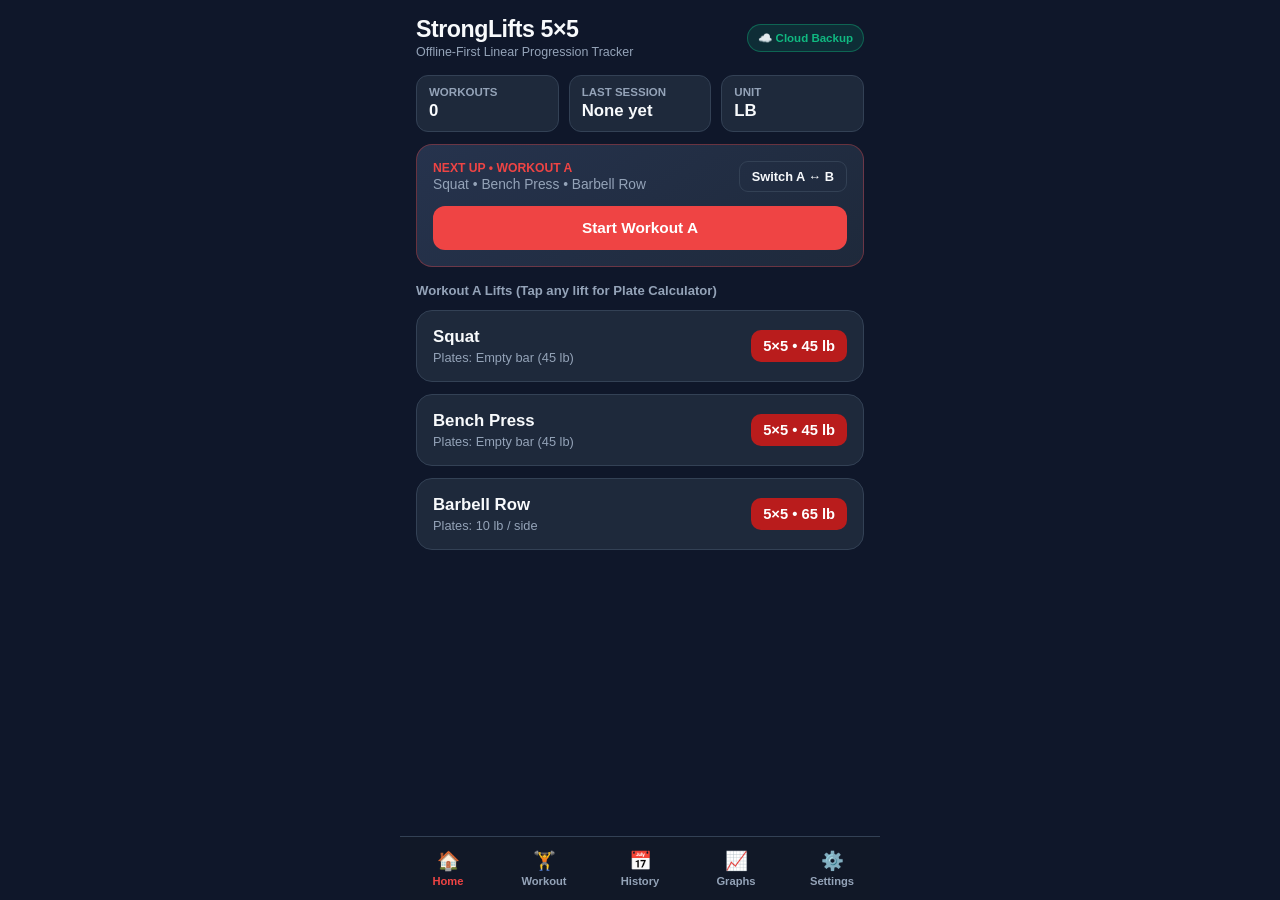
==== pwa/index.html @ 280fc505 "Initial commit: StrongLifts 5x5 Native Android app + PWA + GitHub Actions APK builder" ====
<!DOCTYPE html>
<html lang="en">
<head>
  <meta charset="UTF-8" />
  <meta name="viewport" content="width=device-width, initial-scale=1.0, maximum-scale=1.0, user-scalable=no" />
  <meta name="theme-color" content="#0F172A" />
  <meta name="apple-mobile-web-app-capable" content="yes" />
  <meta name="apple-mobile-web-app-status-bar-style" content="black-translucent" />
  <title>StrongLifts 5×5</title>
  <link rel="manifest" href="./manifest.json" />
  <link rel="icon" type="image/svg+xml" href="./icon.svg" />
  <link rel="stylesheet" href="./styles.css" />
</head>
<body>
  <div id="toast-container"></div>

  <div class="app-shell">
    <header class="top-bar">
      <div>
        <h1>StrongLifts 5×5</h1>
        <p>Offline-First Linear Progression Tracker</p>
      </div>
      <button id="sync-status-btn" class="sync-pill" title="Cloud Sync & Backup Settings">
        ☁️ Cloud Backup
      </button>
    </header>

    <main id="app-content" class="content"></main>

    <div id="rest-timer-container"></div>
    <div id="modal-container"></div>

    <nav class="bottom-nav">
      <button class="nav-item active" data-tab="home">
        <span class="nav-icon">🏠</span>
        <span>Home</span>
      </button>
      <button class="nav-item" data-tab="workout">
        <span class="nav-icon">🏋️</span>
        <span>Workout</span>
      </button>
      <button class="nav-item" data-tab="history">
        <span class="nav-icon">📅</span>
        <span>History</span>
      </button>
      <button class="nav-item" data-tab="graphs">
        <span class="nav-icon">📈</span>
        <span>Graphs</span>
      </button>
      <button class="nav-item" data-tab="settings">
        <span class="nav-icon">⚙️</span>
        <span>Settings</span>
      </button>
    </nav>
  </div>

  <!-- Hidden file input for restoring/merging Google Drive JSON backups -->
  <input type="file" id="restore-file-input" accept=".json,application/json" style="display:none" />

  <script src="./app.js"></script>
</body>
</html>
---- pwa/styles.css ----
:root {
  --bg: #0f172a;
  --surface: #1e293b;
  --card: #26334d;
  --border: #334155;
  --text: #f8fafc;
  --muted: #94a3b8;
  --primary: #ef4444;
  --primary-dark: #b91c1c;
  --blue: #3b82f6;
  --emerald: #10b981;
  --amber: #f59e0b;
}

* {
  box-sizing: border-box;
  -webkit-tap-highlight-color: transparent;
}

body {
  margin: 0;
  padding: 0;
  background-color: var(--bg);
  color: var(--text);
  font-family: -apple-system, BlinkMacSystemFont, "Segoe UI", Roboto, Helvetica, Arial, sans-serif;
  user-select: none;
  overscroll-behavior-y: none;
}

.app-shell {
  max-width: 480px;
  margin: 0 auto;
  min-height: 100dvh;
  display: flex;
  flex-direction: column;
  padding-bottom: 84px;
}

header.top-bar {
  display: flex;
  align-items: center;
  justify-content: space-between;
  padding: 16px 16px 8px;
}

header.top-bar h1 {
  margin: 0;
  font-size: 1.45rem;
  font-weight: 800;
  letter-spacing: -0.02em;
}

header.top-bar p {
  margin: 2px 0 0;
  font-size: 0.78rem;
  color: var(--muted);
}

.sync-pill {
  background: rgba(16, 185, 129, 0.14);
  border: 1px solid rgba(16, 185, 129, 0.4);
  color: var(--emerald);
  font-size: 0.72rem;
  font-weight: 700;
  padding: 6px 10px;
  border-radius: 999px;
  cursor: pointer;
}

main.content {
  flex: 1;
  padding: 8px 16px 24px;
  display: flex;
  flex-direction: column;
  gap: 12px;
}

.card {
  background: var(--surface);
  border: 1px solid var(--border);
  border-radius: 16px;
  padding: 16px;
}

.card-highlight {
  background: linear-gradient(145deg, #26334d, #1e293b);
  border: 1px solid rgba(239, 68, 68, 0.35);
}

.row-between {
  display: flex;
  align-items: center;
  justify-content: space-between;
  gap: 10px;
}

.stats-grid {
  display: grid;
  grid-template-columns: repeat(3, 1fr);
  gap: 10px;
}

.stat-box {
  background: var(--surface);
  border: 1px solid var(--border);
  border-radius: 12px;
  padding: 10px 12px;
}

.stat-box .label {
  font-size: 0.72rem;
  color: var(--muted);
  text-transform: uppercase;
  font-weight: 600;
}

.stat-box .value {
  font-size: 1.05rem;
  font-weight: 800;
  margin-top: 3px;
}

.btn {
  border: none;
  border-radius: 12px;
  padding: 13px 16px;
  font-size: 0.96rem;
  font-weight: 700;
  cursor: pointer;
  display: inline-flex;
  align-items: center;
  justify-content: center;
  gap: 8px;
  transition: transform 0.08s ease, opacity 0.15s ease;
}

.btn:active {
  transform: scale(0.98);
}

.btn-primary {
  background: var(--primary);
  color: #fff;
  width: 100%;
}

.btn-outline {
  background: transparent;
  color: var(--text);
  border: 1px solid var(--border);
}

.btn-sm {
  padding: 7px 12px;
  font-size: 0.8rem;
  border-radius: 9px;
}

.btn-danger {
  background: rgba(239, 68, 68, 0.14);
  color: var(--primary);
  border: 1px solid rgba(239, 68, 68, 0.35);
}

.weight-badge {
  background: var(--primary-dark);
  color: #fff;
  padding: 8px 12px;
  border-radius: 10px;
  font-weight: 800;
  font-size: 0.92rem;
  white-space: nowrap;
}

.strike-badge {
  display: inline-block;
  margin-top: 6px;
  font-size: 0.74rem;
  color: var(--amber);
  font-weight: 600;
}

/* 5x5 Set Bubbles */
.bubbles-row {
  display: flex;
  justify-content: space-between;
  align-items: center;
  margin-top: 14px;
  gap: 6px;
}

.bubble-col {
  display: flex;
  flex-direction: column;
  align-items: center;
  gap: 5px;
}

.set-bubble {
  width: 56px;
  height: 56px;
  border-radius: 50%;
  border: 2.5px solid var(--muted);
  background: transparent;
  color: var(--muted);
  font-size: 1.25rem;
  font-weight: 800;
  display: flex;
  align-items: center;
  justify-content: center;
  cursor: pointer;
  transition: all 0.12s ease;
}

.set-bubble.success {
  background: var(--primary);
  border-color: var(--primary);
  color: #fff;
  box-shadow: 0 4px 14px rgba(239, 68, 68, 0.35);
}

.set-bubble.failed {
  background: var(--amber);
  border-color: var(--amber);
  color: #fff;
}

.bubble-caption {
  font-size: 0.7rem;
  color: var(--muted);
}

.chips-row {
  display: flex;
  gap: 8px;
  overflow-x: auto;
  padding-bottom: 4px;
}

.chip {
  background: var(--card);
  color: var(--muted);
  border: 1px solid var(--border);
  padding: 7px 13px;
  border-radius: 999px;
  font-size: 0.8rem;
  font-weight: 600;
  white-space: nowrap;
  cursor: pointer;
}

.chip.active {
  background: rgba(239, 68, 68, 0.18);
  color: #fff;
  border-color: var(--primary);
}

/* Rest Timer Dock */
.rest-timer-dock {
  position: fixed;
  bottom: 70px;
  left: 50%;
  transform: translateX(-50%);
  width: calc(100% - 24px);
  max-width: 456px;
  background: #111827;
  border: 1.5px solid var(--primary);
  border-radius: 16px;
  padding: 12px 14px;
  box-shadow: 0 12px 28px rgba(0, 0, 0, 0.65);
  z-index: 50;
}

.timer-countdown {
  font-size: 1.65rem;
  font-weight: 900;
  font-variant-numeric: tabular-nums;
}

.progress-track {
  width: 100%;
  height: 6px;
  background: var(--border);
  border-radius: 999px;
  overflow: hidden;
  margin: 8px 0;
}

.progress-fill {
  height: 100%;
  background: var(--primary);
  transition: width 0.3s linear;
}

/* Barbell Sleeve Visualizer */
.barbell-Stage {
  background: #0b1120;
  border: 1px solid var(--border);
  border-radius: 12px;
  height: 140px;
  position: relative;
  display: flex;
  align-items: center;
  padding: 0 16px;
  margin: 14px 0;
  overflow-x: auto;
}

.bar-shaft {
  position: absolute;
  left: 0;
  right: 0;
  height: 14px;
  background: #64748b;
  z-index: 1;
}

.bar-collar {
  width: 16px;
  height: 40px;
  background: #475569;
  border-radius: 3px;
  z-index: 2;
  margin-right: 4px;
  flex-shrink: 0;
}

.plate-visual {
  width: 28px;
  border-radius: 4px;
  margin-right: 4px;
  z-index: 2;
  display: flex;
  align-items: center;
  justify-content: center;
  font-size: 0.68rem;
  font-weight: 800;
  border: 1px solid rgba(0,0,0,0.4);
  flex-shrink: 0;
}

/* Calendar Grid */
.calendar-grid {
  display: grid;
  grid-template-columns: repeat(7, 1fr);
  gap: 6px;
  text-align: center;
  margin-top: 8px;
}

.cal-header {
  font-size: 0.72rem;
  color: var(--muted);
  font-weight: 700;
  padding-bottom: 4px;
}

.cal-day {
  height: 34px;
  display: flex;
  align-items: center;
  justify-content: center;
  border-radius: 50%;
  font-size: 0.82rem;
}

.cal-day.workout-a {
  background: var(--primary);
  color: #fff;
  font-weight: 800;
}

.cal-day.workout-b {
  background: var(--blue);
  color: #fff;
  font-weight: 800;
}

/* Inputs */
.input-field {
  width: 100%;
  background: #0f172a;
  border: 1px solid var(--border);
  color: var(--text);
  padding: 11px 12px;
  border-radius: 10px;
  font-size: 0.92rem;
}

/* Modal */
.modal-backdrop {
  position: fixed;
  inset: 0;
  background: rgba(0, 0, 0, 0.75);
  display: flex;
  align-items: center;
  justify-content: center;
  padding: 16px;
  z-index: 100;
}

.modal-card {
  background: var(--surface);
  border: 1px solid var(--border);
  border-radius: 18px;
  width: 100%;
  max-width: 430px;
  padding: 20px;
}

/* Bottom Navigation */
nav.bottom-nav {
  position: fixed;
  bottom: 0;
  left: 50%;
  transform: translateX(-50%);
  width: 100%;
  max-width: 480px;
  height: 64px;
  background: #111827;
  border-top: 1px solid var(--border);
  display: grid;
  grid-template-columns: repeat(5, 1fr);
  z-index: 60;
}

.nav-item {
  background: none;
  border: none;
  color: var(--muted);
  display: flex;
  flex-direction: column;
  align-items: center;
  justify-content: center;
  font-size: 0.7rem;
  font-weight: 600;
  gap: 3px;
  cursor: pointer;
}

.nav-item.active {
  color: var(--primary);
}

.nav-icon {
  font-size: 1.15rem;
}

.toast-banner {
  position: fixed;
  top: 14px;
  left: 50%;
  transform: translateX(-50%);
  background: var(--emerald);
  color: #052e16;
  font-weight: 800;
  font-size: 0.85rem;
  padding: 10px 16px;
  border-radius: 999px;
  z-index: 120;
  box-shadow: 0 6px 20px rgba(0,0,0,0.45);
}
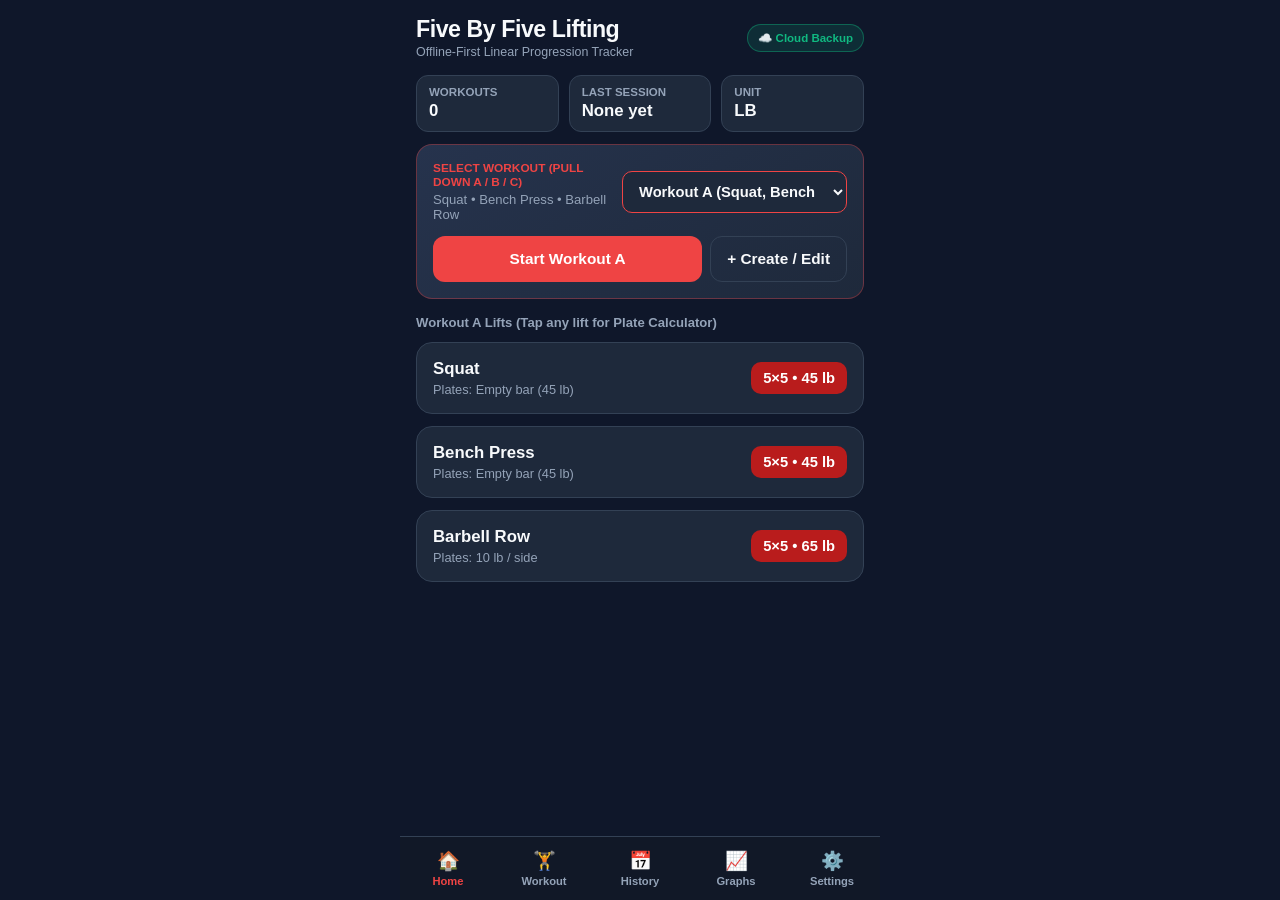
==== commit 51a3c107: "v1.4.0: Rebrand app and package namespace to Five By Five Lifting (com.fivebyfivelifting.app)" ====
--- a/pwa/index.html
+++ b/pwa/index.html
@@ -6,7 +6,7 @@
   <meta name="theme-color" content="#0F172A" />
   <meta name="apple-mobile-web-app-capable" content="yes" />
   <meta name="apple-mobile-web-app-status-bar-style" content="black-translucent" />
-  <title>StrongLifts 5×5</title>
+  <title>Five By Five Lifting</title>
   <link rel="manifest" href="./manifest.json" />
   <link rel="icon" type="image/svg+xml" href="./icon.svg" />
   <link rel="stylesheet" href="./styles.css" />
@@ -17,7 +17,7 @@
   <div class="app-shell">
     <header class="top-bar">
       <div>
-        <h1>StrongLifts 5×5</h1>
+        <h1>Five By Five Lifting</h1>
         <p>Offline-First Linear Progression Tracker</p>
       </div>
       <button id="sync-status-btn" class="sync-pill" title="Cloud Sync & Backup Settings">
